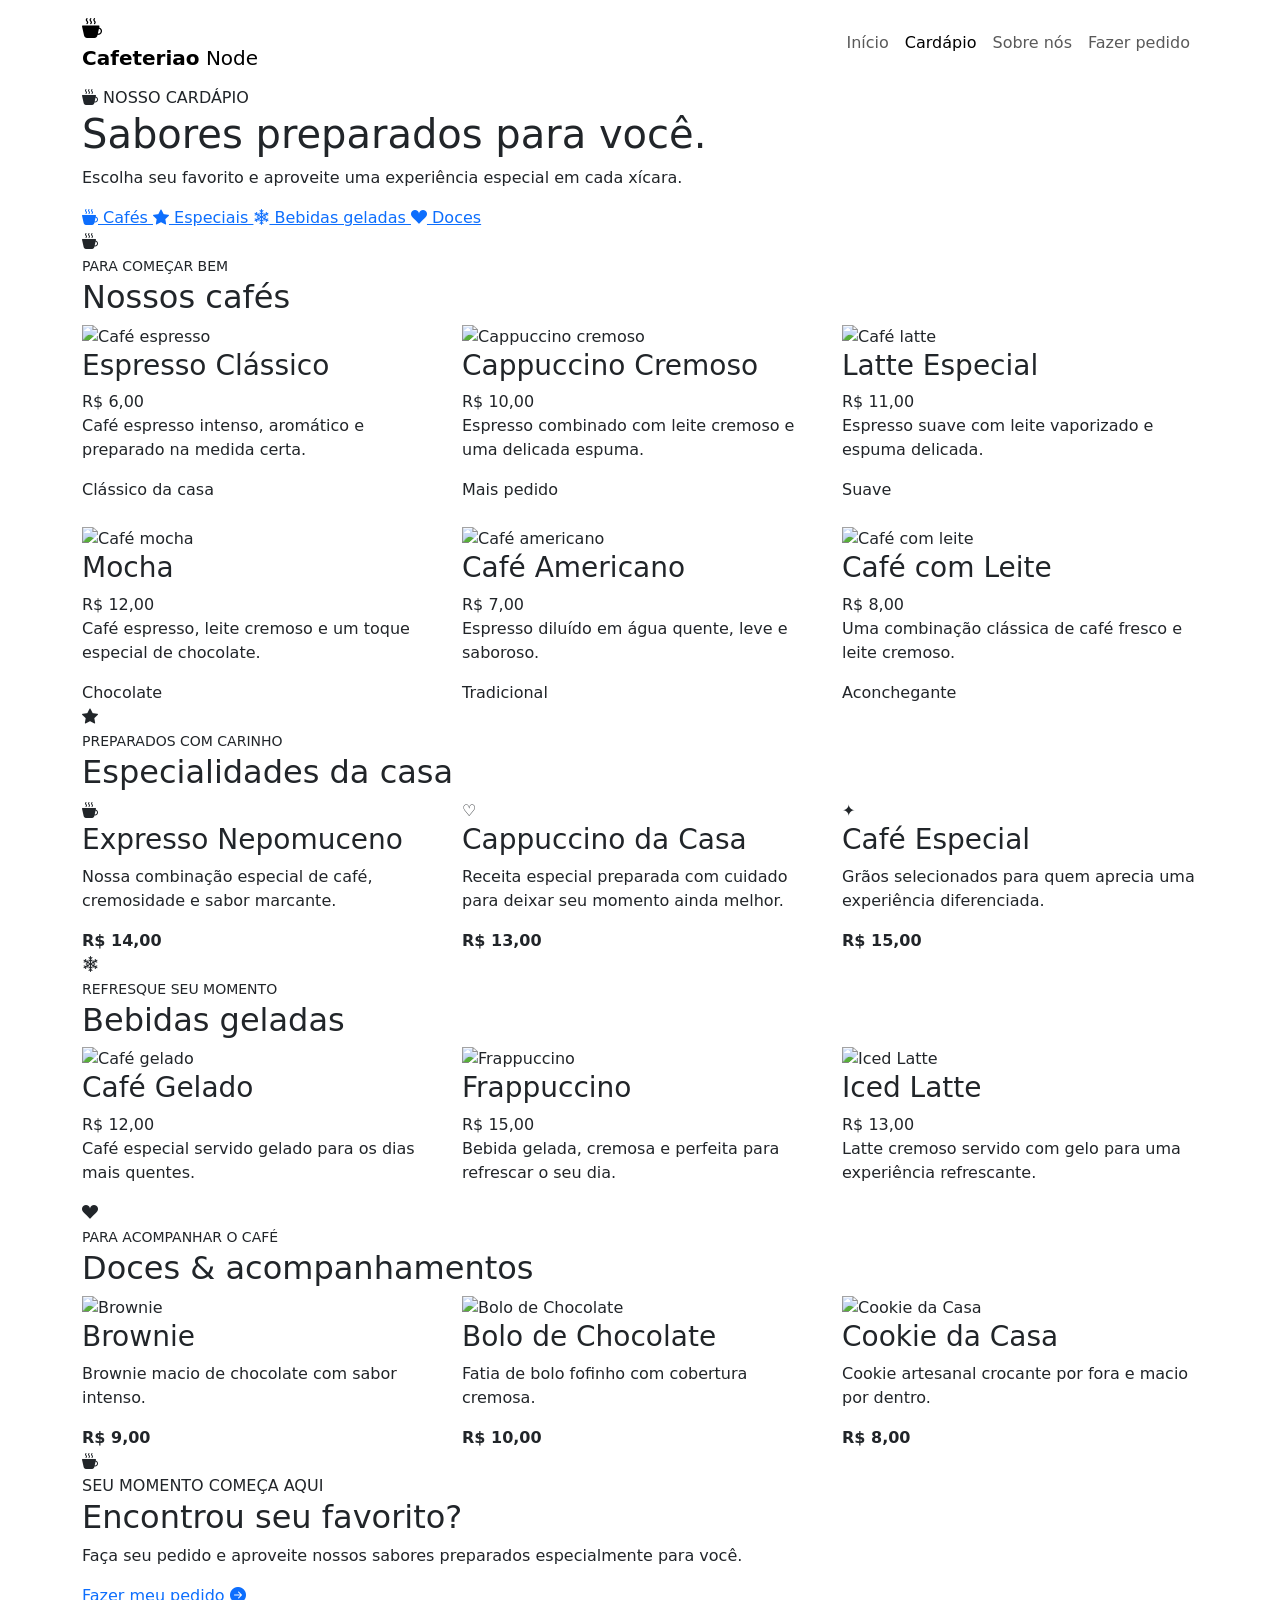
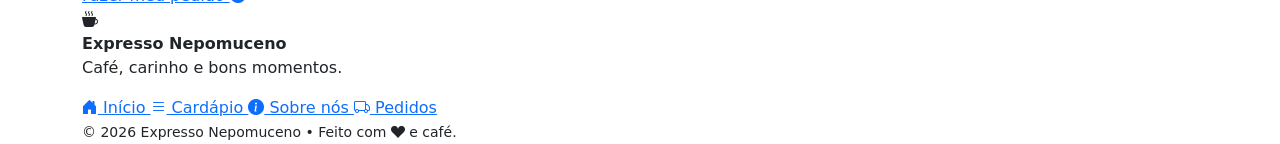
==== cafeterianode/src/main/resources/templates/cardapio.html @ 25d58902 "Add files via upload" ====
<!DOCTYPE html>
<html lang="pt-BR">

<head>
    <meta charset="UTF-8">
    <meta name="viewport" content="width=device-width, initial-scale=1.0">

    <title>Cardápio | cafeteriao node</title>

    <link href="https://cdn.jsdelivr.net/npm/bootstrap@5.3.8/dist/css/bootstrap.min.css" rel="stylesheet">

    <link rel="stylesheet" href="/src/static/css/cardapio.css">
    <link rel="stylesheet" href="https://cdn.jsdelivr.net/npm/bootstrap-icons@1.13.1/font/bootstrap-icons.min.css">
</head>

<body>

    <!-- ================= NAVBAR ================= -->

    <header class="navbar-area">

        <nav class="navbar navbar-expand-lg">

            <div class="container">

                <a class="navbar-brand" href="index.html">

                    <div class="logo"><i class="bi bi-cup-hot-fill"></i></div>

                    <div class="brand-text">
                        <strong>Cafeteriao</strong>
                        <span>Node</span>
                    </div>

                </a>

                <button class="navbar-toggler" type="button" data-bs-toggle="collapse" data-bs-target="#menuPrincipal">

                    <span class="navbar-toggler-icon"></span>

                </button>

                <div class="collapse navbar-collapse" id="menuPrincipal">

                    <ul class="navbar-nav ms-auto align-items-lg-center">

                        <li class="nav-item">
                            <a class="nav-link" href="/index.html">
                                Início
                            </a>
                        </li>

                        <li class="nav-item">
                            <a class="nav-link active" href="/templates/cardapio.html">
                                Cardápio
                            </a>
                        </li>

                        <li class="nav-item">
                            <a class="nav-link" href="/templates/sobre_nos.html">
                                Sobre nós
                            </a>
                        </li>

                        <li class="nav-item">
                            <a class="nav-link nav-destaque" href="/templates/pedidos.html">
                                Fazer pedido
                            </a>
                        </li>

                    </ul>

                </div>

            </div>

        </nav>

    </header>


    <!-- ================= CABEÇALHO ================= -->

    <main>

        <section class="cabecalho-cardapio">

            <div class="container">

                <span class="mini-title">
                    <i class="bi bi-cup-hot-fill"></i> NOSSO CARDÁPIO
                </span>

                <h1>
                    Sabores preparados
                    <span>para você.</span>
                </h1>

                <p>
                    Escolha seu favorito e aproveite uma experiência
                    especial em cada xícara.
                </p>

            </div>

        </section>


        <!-- ================= MENU DE CATEGORIAS ================= -->

        <section class="categorias">

            <div class="container">

                <div class="categoria-menu">

                    <a href="#cafes" class="categoria-active">
                        <i class="bi bi-cup-hot-fill"></i> Cafés
                    </a>

                    <a href="#especiais">
                        <i class="bi bi-star-fill"></i> Especiais
                    </a>

                    <a href="#gelados">
                        <i class="bi bi-snow2"></i> Bebidas geladas
                    </a>

                    <a href="#doces">
                        <i class="bi bi-suit-heart-fill"></i> Doces
                    </a>

                </div>

            </div>

        </section>


        <!-- ================= CAFÉS ================= -->

        <section id="cafes" class="secao-cardapio">

            <div class="container">

                <div class="titulo-secao">

                    <span><i class="bi bi-cup-hot-fill"></i></span>

                    <div>
                        <small>PARA COMEÇAR BEM</small>
                        <h2>Nossos cafés</h2>
                    </div>

                </div>


                <div class="row g-4">

                    <!-- PRODUTO 1 -->

                    <div class="col-md-6 col-lg-4">

                        <div class="produto-card">

                            <div class="produto-imagem">
                                <img src="src/main/resources/static/img/espresso.png" alt="Café espresso">
                            </div>

                            <div class="produto-conteudo">

                                <div class="produto-topo">

                                    <h3>Espresso Clássico</h3>

                                    <span class="preco">
                                        R$ 6,00
                                    </span>

                                </div>

                                <p>
                                    Café espresso intenso, aromático
                                    e preparado na medida certa.
                                </p>

                                <span class="produto-tag">
                                    Clássico da casa
                                </span>

                            </div>

                        </div>

                    </div>


                    <!-- PRODUTO 2 -->

                    <div class="col-md-6 col-lg-4">

                        <div class="produto-card destaque-card">

                            <div class="produto-imagem">
                                <img src="/static/img/cappuccino.png" alt="Cappuccino cremoso">
                            </div>

                            <div class="produto-conteudo">

                                <div class="produto-topo">

                                    <h3>Cappuccino Cremoso</h3>

                                    <span class="preco">
                                        R$ 10,00
                                    </span>

                                </div>

                                <p>
                                    Espresso combinado com leite
                                    cremoso e uma delicada espuma.
                                </p>

                                <span class="produto-tag">
                                    Mais pedido
                                </span>

                            </div>

                        </div>

                    </div>


                    <!-- PRODUTO 3 -->

                    <div class="col-md-6 col-lg-4">

                        <div class="produto-card">

                            <div class="produto-imagem">
                                <img src="/static/img/latte.png" alt="Café latte">
                            </div>

                            <div class="produto-conteudo">

                                <div class="produto-topo">

                                    <h3>Latte Especial</h3>

                                    <span class="preco">
                                        R$ 11,00
                                    </span>

                                </div>

                                <p>
                                    Espresso suave com leite vaporizado
                                    e espuma delicada.
                                </p>

                                <span class="produto-tag">
                                    Suave
                                </span>

                            </div>

                        </div>

                    </div>


                    <!-- PRODUTO 4 -->

                    <div class="col-md-6 col-lg-4">

                        <div class="produto-card">

                            <div class="produto-imagem">
                                <img src="/static/img/mocha.png" alt="Café mocha">
                            </div>

                            <div class="produto-conteudo">

                                <div class="produto-topo">

                                    <h3>Mocha</h3>

                                    <span class="preco">
                                        R$ 12,00
                                    </span>

                                </div>

                                <p>
                                    Café espresso, leite cremoso
                                    e um toque especial de chocolate.
                                </p>

                                <span class="produto-tag">
                                    Chocolate
                                </span>

                            </div>

                        </div>

                    </div>


                    <!-- PRODUTO 5 -->

                    <div class="col-md-6 col-lg-4">

                        <div class="produto-card">

                            <div class="produto-imagem">
                                <img src="/static/img/americano.png" alt="Café americano">
                            </div>

                            <div class="produto-conteudo">

                                <div class="produto-topo">

                                    <h3>Café Americano</h3>

                                    <span class="preco">
                                        R$ 7,00
                                    </span>

                                </div>

                                <p>
                                    Espresso diluído em água quente,
                                    leve e saboroso.
                                </p>

                                <span class="produto-tag">
                                    Tradicional
                                </span>

                            </div>

                        </div>

                    </div>


                    <!-- PRODUTO 6 -->

                    <div class="col-md-6 col-lg-4">

                        <div class="produto-card">

                            <div class="produto-imagem">
                                <img src="/static/img/cafe-leite.png" alt="Café com leite">
                            </div>

                            <div class="produto-conteudo">

                                <div class="produto-topo">

                                    <h3>Café com Leite</h3>

                                    <span class="preco">
                                        R$ 8,00
                                    </span>

                                </div>

                                <p>
                                    Uma combinação clássica de café
                                    fresco e leite cremoso.
                                </p>

                                <span class="produto-tag">
                                    Aconchegante
                                </span>

                            </div>

                        </div>

                    </div>

                </div>

            </div>

        </section>


        <!-- ================= ESPECIAIS ================= -->

        <section id="especiais" class="secao-cardapio secao-alternativa">

            <div class="container">

                <div class="titulo-secao">

                    <span><i class="bi bi-star-fill"></i></span>

                    <div>
                        <small>PREPARADOS COM CARINHO</small>
                        <h2>Especialidades da casa</h2>
                    </div>

                </div>


                <div class="row g-4">

                    <div class="col-md-6 col-lg-4">

                        <div class="especial-card">

                            <span class="icone-especial"><i class="bi bi-cup-hot-fill"></i></span>

                            <h3>Expresso Nepomuceno</h3>

                            <p>
                                Nossa combinação especial de café,
                                cremosidade e sabor marcante.
                            </p>

                            <strong>R$ 14,00</strong>

                        </div>

                    </div>


                    <div class="col-md-6 col-lg-4">

                        <div class="especial-card">

                            <span class="icone-especial">♡</span>

                            <h3>Cappuccino da Casa</h3>

                            <p>
                                Receita especial preparada com
                                cuidado para deixar seu momento ainda melhor.
                            </p>

                            <strong>R$ 13,00</strong>

                        </div>

                    </div>


                    <div class="col-md-6 col-lg-4">

                        <div class="especial-card">

                            <span class="icone-especial">✦</span>

                            <h3>Café Especial</h3>

                            <p>
                                Grãos selecionados para quem aprecia
                                uma experiência diferenciada.
                            </p>

                            <strong>R$ 15,00</strong>

                        </div>

                    </div>

                </div>

            </div>

        </section>


        <!-- ================= GELADOS ================= -->

        <section id="gelados" class="secao-cardapio">

            <div class="container">

                <div class="titulo-secao">

                    <span><i class="bi bi-snow2"></i></span>

                    <div>
                        <small>REFRESQUE SEU MOMENTO</small>
                        <h2>Bebidas geladas</h2>
                    </div>

                </div>


                <div class="row g-4">

                    <div class="col-md-6 col-lg-4">

                        <div class="produto-card">

                            <div class="produto-imagem">
                                <img src="/static/img/cafe-gelado.png" alt="Café gelado">
                            </div>

                            <div class="produto-conteudo">

                                <div class="produto-topo">

                                    <h3>Café Gelado</h3>

                                    <span class="preco">
                                        R$ 12,00
                                    </span>

                                </div>

                                <p>
                                    Café especial servido gelado
                                    para os dias mais quentes.
                                </p>

                            </div>

                        </div>

                    </div>


                    <div class="col-md-6 col-lg-4">

                        <div class="produto-card">

                            <div class="produto-imagem">
                                <img src="/static/img/frappuccino.png" alt="Frappuccino">
                            </div>

                            <div class="produto-conteudo">

                                <div class="produto-topo">

                                    <h3>Frappuccino</h3>

                                    <span class="preco">
                                        R$ 15,00
                                    </span>

                                </div>

                                <p>
                                    Bebida gelada, cremosa e perfeita
                                    para refrescar o seu dia.
                                </p>

                            </div>

                        </div>

                    </div>


                    <div class="col-md-6 col-lg-4">

                        <div class="produto-card">

                            <div class="produto-imagem">
                                <img src="/static/img/iced-latte.png" alt="Iced Latte">
                            </div>

                            <div class="produto-conteudo">

                                <div class="produto-topo">

                                    <h3>Iced Latte</h3>

                                    <span class="preco">
                                        R$ 13,00
                                    </span>

                                </div>

                                <p>
                                    Latte cremoso servido com gelo
                                    para uma experiência refrescante.
                                </p>

                            </div>

                        </div>

                    </div>

                </div>

            </div>

        </section>


        <!-- ================= DOCES ================= -->

        <section id="doces" class="secao-cardapio secao-alternativa">

            <div class="container">

                <div class="titulo-secao">

                    <span><i class="bi bi-suit-heart-fill"></i></span>

                    <div>
                        <small>PARA ACOMPANHAR O CAFÉ</small>
                        <h2>Doces & acompanhamentos</h2>
                    </div>

                </div>


                <div class="row g-4">

                    <div class="col-md-6 col-lg-4">

                        <div class="doce-card">

                            <div class="produto-imagem">
                                <img src="/static/img/brownie.png" alt="Brownie">
                            </div>

                            <h3>Brownie</h3>

                            <p>
                                Brownie macio de chocolate
                                com sabor intenso.
                            </p>

                            <strong>R$ 9,00</strong>

                        </div>

                    </div>


                    <div class="col-md-6 col-lg-4">

                        <div class="doce-card">

                            <div class="produto-imagem">
                                <img src="/static/img/bolo.png" alt="Bolo de Chocolate">
                            </div>

                            <h3>Bolo de Chocolate</h3>

                            <p>
                                Fatia de bolo fofinho com
                                cobertura cremosa.
                            </p>

                            <strong>R$ 10,00</strong>

                        </div>

                    </div>


                    <div class="col-md-6 col-lg-4">

                        <div class="doce-card">

                            <div class="produto-imagem">
                                <img src="/static/img/cookie.png" alt="Cookie da Casa">
                            </div>

                            <h3>Cookie da Casa</h3>

                            <p>
                                Cookie artesanal crocante por fora
                                e macio por dentro.
                            </p>

                            <strong>R$ 8,00</strong>

                        </div>

                    </div>

                </div>

            </div>

        </section>


        <!-- ================= PEDIDO ================= -->

        <section id="pedido" class="pedido">

            <div class="container">

                <div class="pedido-box">

                    <div class="pedido-icone">
                        <i class="bi bi-cup-hot-fill"></i>
                    </div>

                    <span>
                        SEU MOMENTO COMEÇA AQUI
                    </span>

                    <h2>
                        Encontrou seu favorito?
                    </h2>

                    <p>
                        Faça seu pedido e aproveite nossos sabores
                        preparados especialmente para você.
                    </p>

                    <a href="/templates/pedidos.html" class="btn-pedido">
                        Fazer meu pedido
                        <span><i class="bi bi-arrow-right-circle-fill"></i></span>
                    </a>

                </div>

            </div>

        </section>

    </main>


    <!-- =====================================================
     FOOTER
====================================================== -->

    <footer>

        <div class="container">

            <div class="footer-top">


                <div class="footer-brand">

                    <div class="logo">

                        <i class="bi bi-cup-hot-fill"></i>

                    </div>

                    <div>

                        <strong>
                            Expresso Nepomuceno
                        </strong>

                        <p>
                            Café, carinho e bons momentos.
                        </p>

                    </div>

                </div>


                <div class="footer-links">

                    <a href="/index.html">
                        <i class="bi bi-house-door-fill"></i> Início
                    </a>

                    <a href="/templates/cardapio.html">
                        <i class="bi bi-list"></i> Cardápio
                    </a>

                    <a href="/templates/sobre_nos.html">
                        <i class="bi bi-info-circle-fill"></i> Sobre nós
                    </a>

                    <a href="/templates/pedidos.html">
                        <i class="bi bi-truck"></i> Pedidos
                    </a>

                </div>

            </div>


            <div class="footer-bottom">

                <small>
                    © 2026 Expresso Nepomuceno
                    • Feito com <i class="bi bi-suit-heart-fill"></i> e café.
                </small>

            </div>

        </div>

    </footer>


    <script src="https://cdn.jsdelivr.net/npm/bootstrap@5.3.8/dist/js/bootstrap.bundle.min.js">
    </script>

</body>

</html>
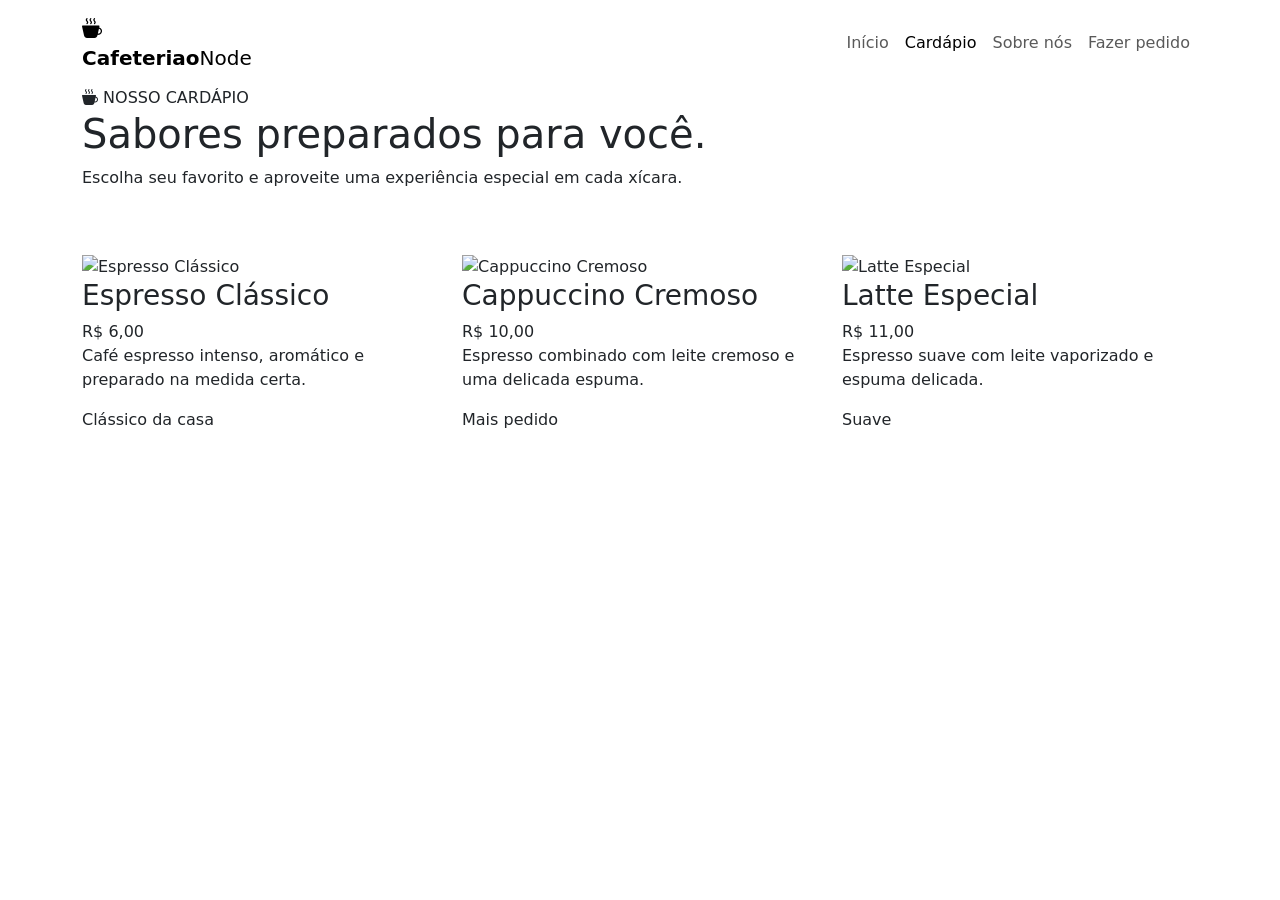
==== commit 863738b4: "Corrige os caminhos de CSS e imagens no cardapio.html" ====
--- a/cafeterianode/src/main/resources/templates/cardapio.html
+++ b/cafeterianode/src/main/resources/templates/cardapio.html
@@ -1,809 +1,92 @@
-<!DOCTYPE html>
-<html lang="pt-BR">
-
-<head>
-    <meta charset="UTF-8">
-    <meta name="viewport" content="width=device-width, initial-scale=1.0">
-
-    <title>Cardápio | cafeteriao node</title>
-
-    <link href="https://cdn.jsdelivr.net/npm/bootstrap@5.3.8/dist/css/bootstrap.min.css" rel="stylesheet">
-
-    <link rel="stylesheet" href="/src/static/css/cardapio.css">
-    <link rel="stylesheet" href="https://cdn.jsdelivr.net/npm/bootstrap-icons@1.13.1/font/bootstrap-icons.min.css">
-</head>
-
-<body>
-
-    <!-- ================= NAVBAR ================= -->
-
-    <header class="navbar-area">
-
-        <nav class="navbar navbar-expand-lg">
-
-            <div class="container">
-
-                <a class="navbar-brand" href="index.html">
-
-                    <div class="logo"><i class="bi bi-cup-hot-fill"></i></div>
-
-                    <div class="brand-text">
-                        <strong>Cafeteriao</strong>
-                        <span>Node</span>
-                    </div>
-
-                </a>
-
-                <button class="navbar-toggler" type="button" data-bs-toggle="collapse" data-bs-target="#menuPrincipal">
-
-                    <span class="navbar-toggler-icon"></span>
-
-                </button>
-
-                <div class="collapse navbar-collapse" id="menuPrincipal">
-
-                    <ul class="navbar-nav ms-auto align-items-lg-center">
-
-                        <li class="nav-item">
-                            <a class="nav-link" href="/index.html">
-                                Início
-                            </a>
-                        </li>
-
-                        <li class="nav-item">
-                            <a class="nav-link active" href="/templates/cardapio.html">
-                                Cardápio
-                            </a>
-                        </li>
-
-                        <li class="nav-item">
-                            <a class="nav-link" href="/templates/sobre_nos.html">
-                                Sobre nós
-                            </a>
-                        </li>
-
-                        <li class="nav-item">
-                            <a class="nav-link nav-destaque" href="/templates/pedidos.html">
-                                Fazer pedido
-                            </a>
-                        </li>
-
-                    </ul>
-
-                </div>
-
-            </div>
-
-        </nav>
-
-    </header>
-
-
-    <!-- ================= CABEÇALHO ================= -->
-
-    <main>
-
-        <section class="cabecalho-cardapio">
-
-            <div class="container">
-
-                <span class="mini-title">
-                    <i class="bi bi-cup-hot-fill"></i> NOSSO CARDÁPIO
-                </span>
-
-                <h1>
-                    Sabores preparados
-                    <span>para você.</span>
-                </h1>
-
-                <p>
-                    Escolha seu favorito e aproveite uma experiência
-                    especial em cada xícara.
-                </p>
-
-            </div>
-
-        </section>
-
-
-        <!-- ================= MENU DE CATEGORIAS ================= -->
-
-        <section class="categorias">
-
-            <div class="container">
-
-                <div class="categoria-menu">
-
-                    <a href="#cafes" class="categoria-active">
-                        <i class="bi bi-cup-hot-fill"></i> Cafés
-                    </a>
-
-                    <a href="#especiais">
-                        <i class="bi bi-star-fill"></i> Especiais
-                    </a>
-
-                    <a href="#gelados">
-                        <i class="bi bi-snow2"></i> Bebidas geladas
-                    </a>
-
-                    <a href="#doces">
-                        <i class="bi bi-suit-heart-fill"></i> Doces
-                    </a>
-
-                </div>
-
-            </div>
-
-        </section>
-
-
-        <!-- ================= CAFÉS ================= -->
-
-        <section id="cafes" class="secao-cardapio">
-
-            <div class="container">
-
-                <div class="titulo-secao">
-
-                    <span><i class="bi bi-cup-hot-fill"></i></span>
-
-                    <div>
-                        <small>PARA COMEÇAR BEM</small>
-                        <h2>Nossos cafés</h2>
-                    </div>
-
-                </div>
-
-
-                <div class="row g-4">
-
-                    <!-- PRODUTO 1 -->
-
-                    <div class="col-md-6 col-lg-4">
-
-                        <div class="produto-card">
-
-                            <div class="produto-imagem">
-                                <img src="src/main/resources/static/img/espresso.png" alt="Café espresso">
-                            </div>
-
-                            <div class="produto-conteudo">
-
-                                <div class="produto-topo">
-
-                                    <h3>Espresso Clássico</h3>
-
-                                    <span class="preco">
-                                        R$ 6,00
-                                    </span>
-
-                                </div>
-
-                                <p>
-                                    Café espresso intenso, aromático
-                                    e preparado na medida certa.
-                                </p>
-
-                                <span class="produto-tag">
-                                    Clássico da casa
-                                </span>
-
-                            </div>
-
-                        </div>
-
-                    </div>
-
-
-                    <!-- PRODUTO 2 -->
-
-                    <div class="col-md-6 col-lg-4">
-
-                        <div class="produto-card destaque-card">
-
-                            <div class="produto-imagem">
-                                <img src="/static/img/cappuccino.png" alt="Cappuccino cremoso">
-                            </div>
-
-                            <div class="produto-conteudo">
-
-                                <div class="produto-topo">
-
-                                    <h3>Cappuccino Cremoso</h3>
-
-                                    <span class="preco">
-                                        R$ 10,00
-                                    </span>
-
-                                </div>
-
-                                <p>
-                                    Espresso combinado com leite
-                                    cremoso e uma delicada espuma.
-                                </p>
-
-                                <span class="produto-tag">
-                                    Mais pedido
-                                </span>
-
-                            </div>
-
-                        </div>
-
-                    </div>
-
-
-                    <!-- PRODUTO 3 -->
-
-                    <div class="col-md-6 col-lg-4">
-
-                        <div class="produto-card">
-
-                            <div class="produto-imagem">
-                                <img src="/static/img/latte.png" alt="Café latte">
-                            </div>
-
-                            <div class="produto-conteudo">
-
-                                <div class="produto-topo">
-
-                                    <h3>Latte Especial</h3>
-
-                                    <span class="preco">
-                                        R$ 11,00
-                                    </span>
-
-                                </div>
-
-                                <p>
-                                    Espresso suave com leite vaporizado
-                                    e espuma delicada.
-                                </p>
-
-                                <span class="produto-tag">
-                                    Suave
-                                </span>
-
-                            </div>
-
-                        </div>
-
-                    </div>
-
-
-                    <!-- PRODUTO 4 -->
-
-                    <div class="col-md-6 col-lg-4">
-
-                        <div class="produto-card">
-
-                            <div class="produto-imagem">
-                                <img src="/static/img/mocha.png" alt="Café mocha">
-                            </div>
-
-                            <div class="produto-conteudo">
-
-                                <div class="produto-topo">
-
-                                    <h3>Mocha</h3>
-
-                                    <span class="preco">
-                                        R$ 12,00
-                                    </span>
-
-                                </div>
-
-                                <p>
-                                    Café espresso, leite cremoso
-                                    e um toque especial de chocolate.
-                                </p>
-
-                                <span class="produto-tag">
-                                    Chocolate
-                                </span>
-
-                            </div>
-
-                        </div>
-
-                    </div>
-
-
-                    <!-- PRODUTO 5 -->
-
-                    <div class="col-md-6 col-lg-4">
-
-                        <div class="produto-card">
-
-                            <div class="produto-imagem">
-                                <img src="/static/img/americano.png" alt="Café americano">
-                            </div>
-
-                            <div class="produto-conteudo">
-
-                                <div class="produto-topo">
-
-                                    <h3>Café Americano</h3>
-
-                                    <span class="preco">
-                                        R$ 7,00
-                                    </span>
-
-                                </div>
-
-                                <p>
-                                    Espresso diluído em água quente,
-                                    leve e saboroso.
-                                </p>
-
-                                <span class="produto-tag">
-                                    Tradicional
-                                </span>
-
-                            </div>
-
-                        </div>
-
-                    </div>
-
-
-                    <!-- PRODUTO 6 -->
-
-                    <div class="col-md-6 col-lg-4">
-
-                        <div class="produto-card">
-
-                            <div class="produto-imagem">
-                                <img src="/static/img/cafe-leite.png" alt="Café com leite">
-                            </div>
-
-                            <div class="produto-conteudo">
-
-                                <div class="produto-topo">
-
-                                    <h3>Café com Leite</h3>
-
-                                    <span class="preco">
-                                        R$ 8,00
-                                    </span>
-
-                                </div>
-
-                                <p>
-                                    Uma combinação clássica de café
-                                    fresco e leite cremoso.
-                                </p>
-
-                                <span class="produto-tag">
-                                    Aconchegante
-                                </span>
-
-                            </div>
-
-                        </div>
-
-                    </div>
-
-                </div>
-
-            </div>
-
-        </section>
-
-
-        <!-- ================= ESPECIAIS ================= -->
-
-        <section id="especiais" class="secao-cardapio secao-alternativa">
-
-            <div class="container">
-
-                <div class="titulo-secao">
-
-                    <span><i class="bi bi-star-fill"></i></span>
-
-                    <div>
-                        <small>PREPARADOS COM CARINHO</small>
-                        <h2>Especialidades da casa</h2>
-                    </div>
-
-                </div>
-
-
-                <div class="row g-4">
-
-                    <div class="col-md-6 col-lg-4">
-
-                        <div class="especial-card">
-
-                            <span class="icone-especial"><i class="bi bi-cup-hot-fill"></i></span>
-
-                            <h3>Expresso Nepomuceno</h3>
-
-                            <p>
-                                Nossa combinação especial de café,
-                                cremosidade e sabor marcante.
-                            </p>
-
-                            <strong>R$ 14,00</strong>
-
-                        </div>
-
-                    </div>
-
-
-                    <div class="col-md-6 col-lg-4">
-
-                        <div class="especial-card">
-
-                            <span class="icone-especial">♡</span>
-
-                            <h3>Cappuccino da Casa</h3>
-
-                            <p>
-                                Receita especial preparada com
-                                cuidado para deixar seu momento ainda melhor.
-                            </p>
-
-                            <strong>R$ 13,00</strong>
-
-                        </div>
-
-                    </div>
-
-
-                    <div class="col-md-6 col-lg-4">
-
-                        <div class="especial-card">
-
-                            <span class="icone-especial">✦</span>
-
-                            <h3>Café Especial</h3>
-
-                            <p>
-                                Grãos selecionados para quem aprecia
-                                uma experiência diferenciada.
-                            </p>
-
-                            <strong>R$ 15,00</strong>
-
-                        </div>
-
-                    </div>
-
-                </div>
-
-            </div>
-
-        </section>
-
-
-        <!-- ================= GELADOS ================= -->
-
-        <section id="gelados" class="secao-cardapio">
-
-            <div class="container">
-
-                <div class="titulo-secao">
-
-                    <span><i class="bi bi-snow2"></i></span>
-
-                    <div>
-                        <small>REFRESQUE SEU MOMENTO</small>
-                        <h2>Bebidas geladas</h2>
-                    </div>
-
-                </div>
-
-
-                <div class="row g-4">
-
-                    <div class="col-md-6 col-lg-4">
-
-                        <div class="produto-card">
-
-                            <div class="produto-imagem">
-                                <img src="/static/img/cafe-gelado.png" alt="Café gelado">
-                            </div>
-
-                            <div class="produto-conteudo">
-
-                                <div class="produto-topo">
-
-                                    <h3>Café Gelado</h3>
-
-                                    <span class="preco">
-                                        R$ 12,00
-                                    </span>
-
-                                </div>
-
-                                <p>
-                                    Café especial servido gelado
-                                    para os dias mais quentes.
-                                </p>
-
-                            </div>
-
-                        </div>
-
-                    </div>
-
-
-                    <div class="col-md-6 col-lg-4">
-
-                        <div class="produto-card">
-
-                            <div class="produto-imagem">
-                                <img src="/static/img/frappuccino.png" alt="Frappuccino">
-                            </div>
-
-                            <div class="produto-conteudo">
-
-                                <div class="produto-topo">
-
-                                    <h3>Frappuccino</h3>
-
-                                    <span class="preco">
-                                        R$ 15,00
-                                    </span>
-
-                                </div>
-
-                                <p>
-                                    Bebida gelada, cremosa e perfeita
-                                    para refrescar o seu dia.
-                                </p>
-
-                            </div>
-
-                        </div>
-
-                    </div>
-
-
-                    <div class="col-md-6 col-lg-4">
-
-                        <div class="produto-card">
-
-                            <div class="produto-imagem">
-                                <img src="/static/img/iced-latte.png" alt="Iced Latte">
-                            </div>
-
-                            <div class="produto-conteudo">
-
-                                <div class="produto-topo">
-
-                                    <h3>Iced Latte</h3>
-
-                                    <span class="preco">
-                                        R$ 13,00
-                                    </span>
-
-                                </div>
-
-                                <p>
-                                    Latte cremoso servido com gelo
-                                    para uma experiência refrescante.
-                                </p>
-
-                            </div>
-
-                        </div>
-
-                    </div>
-
-                </div>
-
-            </div>
-
-        </section>
-
-
-        <!-- ================= DOCES ================= -->
-
-        <section id="doces" class="secao-cardapio secao-alternativa">
-
-            <div class="container">
-
-                <div class="titulo-secao">
-
-                    <span><i class="bi bi-suit-heart-fill"></i></span>
-
-                    <div>
-                        <small>PARA ACOMPANHAR O CAFÉ</small>
-                        <h2>Doces & acompanhamentos</h2>
-                    </div>
-
-                </div>
-
-
-                <div class="row g-4">
-
-                    <div class="col-md-6 col-lg-4">
-
-                        <div class="doce-card">
-
-                            <div class="produto-imagem">
-                                <img src="/static/img/brownie.png" alt="Brownie">
-                            </div>
-
-                            <h3>Brownie</h3>
-
-                            <p>
-                                Brownie macio de chocolate
-                                com sabor intenso.
-                            </p>
-
-                            <strong>R$ 9,00</strong>
-
-                        </div>
-
-                    </div>
-
-
-                    <div class="col-md-6 col-lg-4">
-
-                        <div class="doce-card">
-
-                            <div class="produto-imagem">
-                                <img src="/static/img/bolo.png" alt="Bolo de Chocolate">
-                            </div>
-
-                            <h3>Bolo de Chocolate</h3>
-
-                            <p>
-                                Fatia de bolo fofinho com
-                                cobertura cremosa.
-                            </p>
-
-                            <strong>R$ 10,00</strong>
-
-                        </div>
-
-                    </div>
-
-
-                    <div class="col-md-6 col-lg-4">
-
-                        <div class="doce-card">
-
-                            <div class="produto-imagem">
-                                <img src="/static/img/cookie.png" alt="Cookie da Casa">
-                            </div>
-
-                            <h3>Cookie da Casa</h3>
-
-                            <p>
-                                Cookie artesanal crocante por fora
-                                e macio por dentro.
-                            </p>
-
-                            <strong>R$ 8,00</strong>
-
-                        </div>
-
-                    </div>
-
-                </div>
-
-            </div>
-
-        </section>
-
-
-        <!-- ================= PEDIDO ================= -->
-
-        <section id="pedido" class="pedido">
-
-            <div class="container">
-
-                <div class="pedido-box">
-
-                    <div class="pedido-icone">
-                        <i class="bi bi-cup-hot-fill"></i>
-                    </div>
-
-                    <span>
-                        SEU MOMENTO COMEÇA AQUI
-                    </span>
-
-                    <h2>
-                        Encontrou seu favorito?
-                    </h2>
-
-                    <p>
-                        Faça seu pedido e aproveite nossos sabores
-                        preparados especialmente para você.
-                    </p>
-
-                    <a href="/templates/pedidos.html" class="btn-pedido">
-                        Fazer meu pedido
-                        <span><i class="bi bi-arrow-right-circle-fill"></i></span>
-                    </a>
-
-                </div>
-
-            </div>
-
-        </section>
-
-    </main>
-
-
-    <!-- =====================================================
-     FOOTER
-====================================================== -->
-
-    <footer>
-
-        <div class="container">
-
-            <div class="footer-top">
-
-
-                <div class="footer-brand">
-
-                    <div class="logo">
-
-                        <i class="bi bi-cup-hot-fill"></i>
-
-                    </div>
-
-                    <div>
-
-                        <strong>
-                            Expresso Nepomuceno
-                        </strong>
-
-                        <p>
-                            Café, carinho e bons momentos.
-                        </p>
-
-                    </div>
-
-                </div>
-
-
-                <div class="footer-links">
-
-                    <a href="/index.html">
-                        <i class="bi bi-house-door-fill"></i> Início
-                    </a>
-
-                    <a href="/templates/cardapio.html">
-                        <i class="bi bi-list"></i> Cardápio
-                    </a>
-
-                    <a href="/templates/sobre_nos.html">
-                        <i class="bi bi-info-circle-fill"></i> Sobre nós
-                    </a>
-
-                    <a href="/templates/pedidos.html">
-                        <i class="bi bi-truck"></i> Pedidos
-                    </a>
-
-                </div>
-
-            </div>
-
-
-            <div class="footer-bottom">
-
-                <small>
-                    © 2026 Expresso Nepomuceno
-                    • Feito com <i class="bi bi-suit-heart-fill"></i> e café.
-                </small>
-
-            </div>
-
-        </div>
-
-    </footer>
-
-
-    <script src="https://cdn.jsdelivr.net/npm/bootstrap@5.3.8/dist/js/bootstrap.bundle.min.js">
-    </script>
-
-</body>
-
-</html>+<!DOCTYPE html>
+<html lang="pt-BR">
+<head>
+  <meta charset="UTF-8" />
+  <meta name="viewport" content="width=device-width, initial-scale=1.0" />
+  <title>Cardápio | Cafeteriao Node</title>
+  <link href="https://cdn.jsdelivr.net/npm/bootstrap@5.3.8/dist/css/bootstrap.min.css" rel="stylesheet" />
+  <link rel="stylesheet" href="/static/css/cardapio.css" />
+  <link rel="stylesheet" href="https://cdn.jsdelivr.net/npm/bootstrap-icons@1.13.1/font/bootstrap-icons.min.css" />
+</head>
+<body>
+  <header class="navbar-area">
+    <nav class="navbar navbar-expand-lg">
+      <div class="container">
+        <a class="navbar-brand" href="/index.html">
+          <div class="logo"><i class="bi bi-cup-hot-fill"></i></div>
+          <div class="brand-text"><strong>Cafeteriao</strong><span>Node</span></div>
+        </a>
+        <button class="navbar-toggler" type="button" data-bs-toggle="collapse" data-bs-target="#menuPrincipal">
+          <span class="navbar-toggler-icon"></span>
+        </button>
+        <div class="collapse navbar-collapse" id="menuPrincipal">
+          <ul class="navbar-nav ms-auto align-items-lg-center">
+            <li class="nav-item"><a class="nav-link" href="/index.html">Início</a></li>
+            <li class="nav-item"><a class="nav-link active" href="/templates/cardapio.html">Cardápio</a></li>
+            <li class="nav-item"><a class="nav-link" href="/templates/sobre_nos.html">Sobre nós</a></li>
+            <li class="nav-item"><a class="nav-link nav-destaque" href="/templates/pedidos.html">Fazer pedido</a></li>
+          </ul>
+        </div>
+      </div>
+    </nav>
+  </header>
+
+  <main>
+    <section class="cabecalho-cardapio">
+      <div class="container">
+        <span class="mini-title"><i class="bi bi-cup-hot-fill"></i> NOSSO CARDÁPIO</span>
+        <h1>Sabores preparados <span>para você.</span></h1>
+        <p>Escolha seu favorito e aproveite uma experiência especial em cada xícara.</p>
+      </div>
+    </section>
+
+    <section class="container py-5">
+      <div class="row g-4">
+        <div class="col-md-6 col-lg-4">
+          <div class="produto-card">
+            <div class="produto-imagem"><img src="/static/img/espresso.png" alt="Espresso Clássico" /></div>
+            <div class="produto-conteudo">
+              <div class="produto-topo">
+                <h3>Espresso Clássico</h3>
+                <span class="preco">R$ 6,00</span>
+              </div>
+              <p>Café espresso intenso, aromático e preparado na medida certa.</p>
+              <span class="produto-tag">Clássico da casa</span>
+            </div>
+          </div>
+        </div>
+
+        <div class="col-md-6 col-lg-4">
+          <div class="produto-card destaque-card">
+            <div class="produto-imagem"><img src="/static/img/cappuccino.png" alt="Cappuccino Cremoso" /></div>
+            <div class="produto-conteudo">
+              <div class="produto-topo">
+                <h3>Cappuccino Cremoso</h3>
+                <span class="preco">R$ 10,00</span>
+              </div>
+              <p>Espresso combinado com leite cremoso e uma delicada espuma.</p>
+              <span class="produto-tag">Mais pedido</span>
+            </div>
+          </div>
+        </div>
+
+        <div class="col-md-6 col-lg-4">
+          <div class="produto-card">
+            <div class="produto-imagem"><img src="/static/img/latte.png" alt="Latte Especial" /></div>
+            <div class="produto-conteudo">
+              <div class="produto-topo">
+                <h3>Latte Especial</h3>
+                <span class="preco">R$ 11,00</span>
+              </div>
+              <p>Espresso suave com leite vaporizado e espuma delicada.</p>
+              <span class="produto-tag">Suave</span>
+            </div>
+          </div>
+        </div>
+      </div>
+    </section>
+  </main>
+
+  <script src="https://cdn.jsdelivr.net/npm/bootstrap@5.3.8/dist/js/bootstrap.bundle.min.js"></script>
+</body>
+</html>
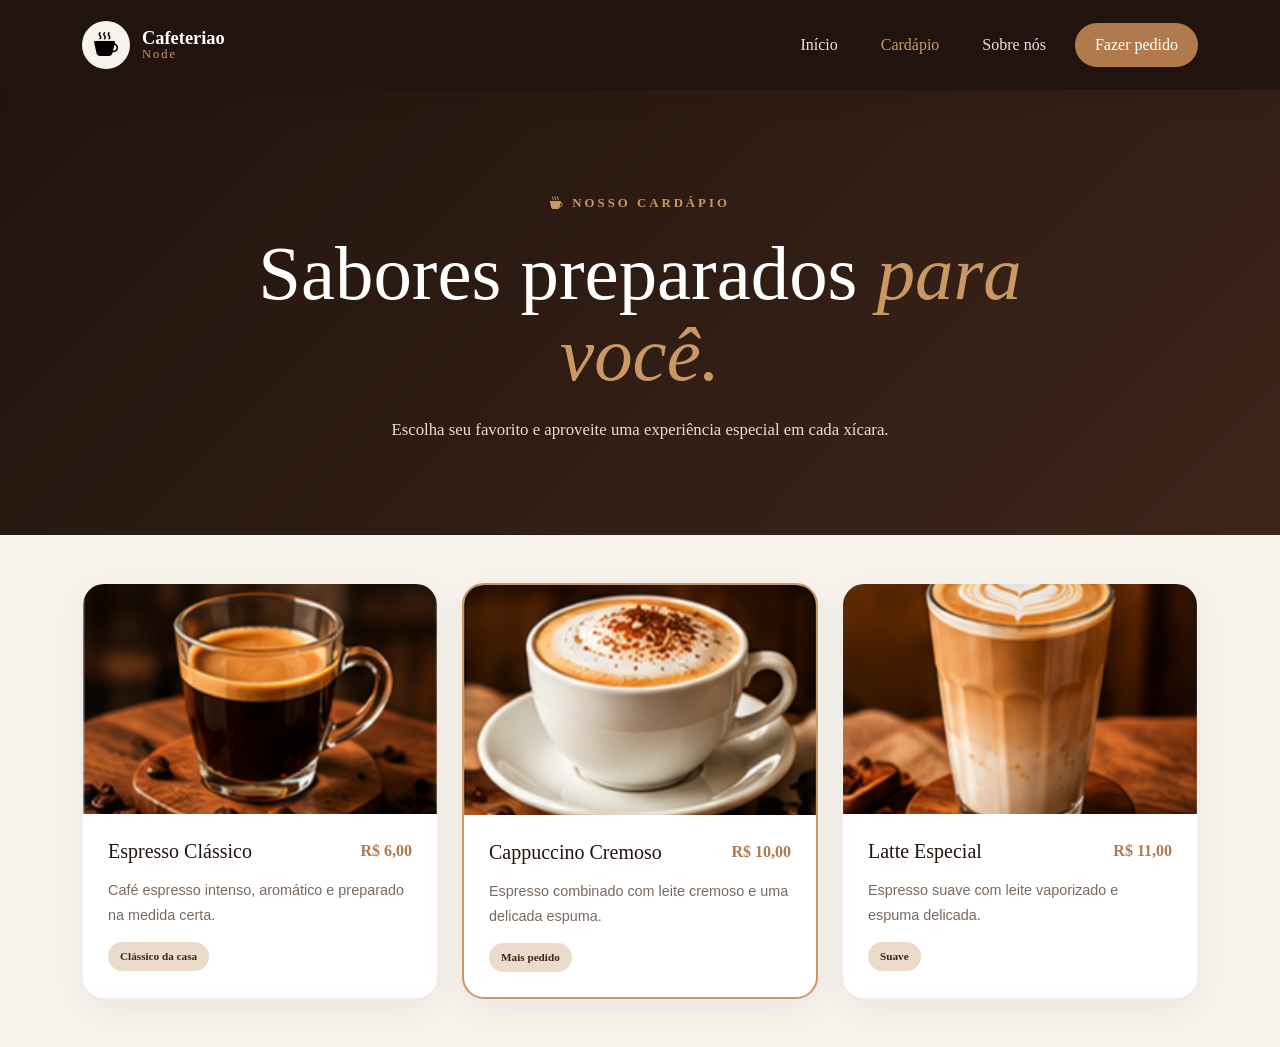
==== commit d264af11: "Att" ====
--- a/cafeterianode/src/main/resources/templates/cardapio.html
+++ b/cafeterianode/src/main/resources/templates/cardapio.html
@@ -1,13 +1,15 @@
 <!DOCTYPE html>
 <html lang="pt-BR">
+
 <head>
   <meta charset="UTF-8" />
   <meta name="viewport" content="width=device-width, initial-scale=1.0" />
   <title>Cardápio | Cafeteriao Node</title>
   <link href="https://cdn.jsdelivr.net/npm/bootstrap@5.3.8/dist/css/bootstrap.min.css" rel="stylesheet" />
-  <link rel="stylesheet" href="/static/css/cardapio.css" />
+  <link rel="stylesheet" href="../static/css/cardapio.css">
   <link rel="stylesheet" href="https://cdn.jsdelivr.net/npm/bootstrap-icons@1.13.1/font/bootstrap-icons.min.css" />
 </head>
+
 <body>
   <header class="navbar-area">
     <nav class="navbar navbar-expand-lg">
@@ -21,10 +23,10 @@
         </button>
         <div class="collapse navbar-collapse" id="menuPrincipal">
           <ul class="navbar-nav ms-auto align-items-lg-center">
-            <li class="nav-item"><a class="nav-link" href="/index.html">Início</a></li>
-            <li class="nav-item"><a class="nav-link active" href="/templates/cardapio.html">Cardápio</a></li>
-            <li class="nav-item"><a class="nav-link" href="/templates/sobre_nos.html">Sobre nós</a></li>
-            <li class="nav-item"><a class="nav-link nav-destaque" href="/templates/pedidos.html">Fazer pedido</a></li>
+            <li class="nav-item"><a class="nav-link" href="index.html">Início</a></li>
+            <li class="nav-item"><a class="nav-link active" href="cardapio.html">Cardápio</a></li>
+            <li class="nav-item"><a class="nav-link" href="sobre_nos.html">Sobre nós</a></li>
+            <li class="nav-item"><a class="nav-link nav-destaque" href="pedidos.html">Fazer pedido</a></li>
           </ul>
         </div>
       </div>
@@ -44,7 +46,7 @@
       <div class="row g-4">
         <div class="col-md-6 col-lg-4">
           <div class="produto-card">
-            <div class="produto-imagem"><img src="/static/img/espresso.png" alt="Espresso Clássico" /></div>
+            <div class="produto-imagem"><img src="../static/img/espresso.png" alt="Espresso Clássico" /></div>
             <div class="produto-conteudo">
               <div class="produto-topo">
                 <h3>Espresso Clássico</h3>
@@ -58,7 +60,7 @@
 
         <div class="col-md-6 col-lg-4">
           <div class="produto-card destaque-card">
-            <div class="produto-imagem"><img src="/static/img/cappuccino.png" alt="Cappuccino Cremoso" /></div>
+            <div class="produto-imagem"><img src="../static/img/cappuccino.png" alt="Cappuccino Cremoso" /></div>
             <div class="produto-conteudo">
               <div class="produto-topo">
                 <h3>Cappuccino Cremoso</h3>
@@ -72,7 +74,7 @@
 
         <div class="col-md-6 col-lg-4">
           <div class="produto-card">
-            <div class="produto-imagem"><img src="/static/img/latte.png" alt="Latte Especial" /></div>
+            <div class="produto-imagem"><img src="../static/img/latte.png" alt="Latte Especial" /></div>
             <div class="produto-conteudo">
               <div class="produto-topo">
                 <h3>Latte Especial</h3>
@@ -89,4 +91,5 @@
 
   <script src="https://cdn.jsdelivr.net/npm/bootstrap@5.3.8/dist/js/bootstrap.bundle.min.js"></script>
 </body>
-</html>
+
+</html>
--- a/cafeterianode/src/main/resources/static/css/cardapio.css
+++ b/cafeterianode/src/main/resources/static/css/cardapio.css
@@ -0,0 +1,1041 @@
+/* ================================
+   CONFIGURAÇÕES GERAIS
+================================ */
+
+:root {
+
+    --marrom-escuro: #21140e;
+    --marrom: #3d2519;
+    --marrom-medio: #62402d;
+
+    --caramelo: #b17a4d;
+    --dourado: #c99864;
+
+    --creme: #f8f3ed;
+    --bege: #eadbca;
+    --bege-claro: #fdfaf6;
+
+    --branco: #ffffff;
+
+    --texto: #34251d;
+    --texto-claro: #796a60;
+
+}
+
+
+* {
+    margin: 0;
+    padding: 0;
+    box-sizing: border-box;
+}
+
+
+html {
+    scroll-behavior: smooth;
+}
+
+
+body {
+
+    background-color: var(--creme);
+
+    color: var(--texto);
+
+    font-family:
+        Georgia,
+        "Times New Roman",
+        serif;
+
+}
+
+
+/* =====================================
+   NAVBAR
+===================================== */
+
+.navbar-area {
+
+    background-color: var(--marrom-escuro);
+
+    position: sticky;
+
+    top: 0;
+
+    z-index: 1000;
+
+    box-shadow:
+        0 5px 25px rgba(33, 20, 14, 0.18);
+
+}
+
+
+.navbar {
+
+    min-height: 90px;
+
+}
+
+
+.navbar-brand {
+
+    display: flex;
+
+    align-items: center;
+
+    gap: 12px;
+
+    text-decoration: none;
+
+}
+
+
+.logo {
+
+    width: 48px;
+
+    height: 48px;
+
+    border-radius: 50%;
+
+    background-color: var(--creme);
+
+    display: flex;
+
+    align-items: center;
+
+    justify-content: center;
+
+    font-size: 24px;
+
+}
+
+
+.brand-text {
+
+    display: flex;
+
+    flex-direction: column;
+
+    line-height: 1.1;
+
+}
+
+
+.brand-text strong {
+
+    color: var(--branco);
+
+    font-size: 1.15rem;
+
+}
+
+
+.brand-text span {
+
+    color: var(--dourado);
+
+    font-size: 0.78rem;
+
+    letter-spacing: 2px;
+
+}
+
+
+.nav-link {
+
+    color: #eee3da !important;
+
+    margin-left: 15px;
+
+    padding: 10px 14px !important;
+
+    transition: 0.3s;
+
+}
+
+
+.nav-link:hover,
+.nav-link.active {
+
+    color: var(--dourado) !important;
+
+}
+
+
+.nav-destaque {
+
+    background-color: var(--caramelo);
+
+    color: white !important;
+
+    border-radius: 30px;
+
+    padding: 10px 20px !important;
+
+}
+
+
+.nav-destaque:hover {
+
+    background-color: var(--dourado);
+
+    color: var(--marrom-escuro) !important;
+
+}
+
+
+/* ================================
+   CABEÇALHO DO CARDÁPIO
+================================ */
+
+.cabecalho-cardapio {
+
+    background:
+        linear-gradient(
+            135deg,
+            var(--marrom-escuro),
+            var(--marrom)
+        );
+
+    text-align: center;
+
+    padding: 100px 20px 90px;
+
+    color: white;
+
+}
+
+
+.mini-title {
+
+    color: var(--dourado);
+
+    font-size: 0.8rem;
+
+    font-weight: bold;
+
+    letter-spacing: 3px;
+
+}
+
+
+.cabecalho-cardapio h1 {
+
+    font-size: clamp(2.7rem, 6vw, 5rem);
+
+    margin: 20px auto;
+
+    max-width: 800px;
+
+    line-height: 1.05;
+
+}
+
+
+.cabecalho-cardapio h1 span {
+
+    color: var(--dourado);
+
+    font-style: italic;
+
+}
+
+
+.cabecalho-cardapio p {
+
+    max-width: 600px;
+
+    margin: auto;
+
+    color: #e8ddd4;
+
+    font-size: 1.05rem;
+
+    line-height: 1.8;
+
+}
+
+
+/* ================================
+   CATEGORIAS
+================================ */
+
+.categorias {
+
+    background-color: var(--bege-claro);
+
+    padding: 25px 0;
+
+    border-bottom: 1px solid var(--bege);
+
+}
+
+
+.categoria-menu {
+
+    display: flex;
+
+    justify-content: center;
+
+    align-items: center;
+
+    gap: 10px;
+
+    flex-wrap: wrap;
+
+}
+
+
+.categoria-menu a {
+
+    color: var(--marrom);
+
+    text-decoration: none;
+
+    padding: 12px 20px;
+
+    border-radius: 30px;
+
+    font-size: 0.9rem;
+
+    transition: 0.3s;
+
+}
+
+
+.categoria-menu a:hover {
+
+    background-color: var(--bege);
+
+}
+
+
+.categoria-menu .categoria-active {
+
+    background-color: var(--marrom);
+
+    color: white;
+
+}
+
+
+/* ================================
+   SEÇÕES
+================================ */
+
+.secao-cardapio {
+
+    padding: 90px 0;
+
+}
+
+
+.secao-alternativa {
+
+    background-color: var(--bege-claro);
+
+}
+
+
+.titulo-secao {
+
+    display: flex;
+
+    align-items: center;
+
+    gap: 18px;
+
+    margin-bottom: 45px;
+
+}
+
+
+.titulo-secao > span {
+
+    width: 55px;
+
+    height: 55px;
+
+    border-radius: 50%;
+
+    background-color: var(--bege);
+
+    color: var(--caramelo);
+
+    display: flex;
+
+    justify-content: center;
+
+    align-items: center;
+
+    font-size: 23px;
+
+}
+
+
+.titulo-secao small {
+
+    color: var(--caramelo);
+
+    font-weight: bold;
+
+    font-size: 0.7rem;
+
+    letter-spacing: 2px;
+
+}
+
+
+.titulo-secao h2 {
+
+    margin: 5px 0 0;
+
+    color: var(--marrom-escuro);
+
+    font-size: 2.3rem;
+
+}
+
+
+/* ================================
+   CARDS DOS PRODUTOS
+================================ */
+
+.produto-card {
+
+    background-color: white;
+
+    border-radius: 22px;
+
+    overflow: hidden;
+
+    height: 100%;
+
+    border: 1px solid rgba(98, 64, 45, 0.08);
+
+    box-shadow:
+        0 10px 35px rgba(62, 40, 27, 0.07);
+
+    transition: 0.35s ease;
+
+}
+
+
+.produto-card:hover {
+
+    transform: translateY(-8px);
+
+    box-shadow:
+        0 18px 40px rgba(62, 40, 27, 0.14);
+
+}
+
+
+.destaque-card {
+
+    border: 2px solid var(--dourado);
+
+}
+
+
+.produto-imagem {
+
+    height: 230px;
+
+    overflow: hidden;
+
+    background-color: var(--bege);
+
+}
+
+
+.produto-imagem img {
+
+    width: 100%;
+
+    height: 100%;
+
+    object-fit: cover;
+
+    transition: 0.5s;
+
+}
+
+
+.produto-card:hover .produto-imagem img {
+
+    transform: scale(1.06);
+
+}
+
+
+.produto-conteudo {
+
+    padding: 25px;
+
+}
+
+
+.produto-topo {
+
+    display: flex;
+
+    justify-content: space-between;
+
+    align-items: flex-start;
+
+    gap: 15px;
+
+}
+
+
+.produto-topo h3 {
+
+    color: var(--marrom-escuro);
+
+    font-size: 1.25rem;
+
+    margin: 0;
+
+}
+
+
+.preco {
+
+    color: var(--caramelo);
+
+    font-weight: bold;
+
+    white-space: nowrap;
+
+    font-size: 1rem;
+
+}
+
+
+.produto-conteudo p {
+
+    color: var(--texto-claro);
+
+    font-family: Arial, sans-serif;
+
+    font-size: 0.9rem;
+
+    line-height: 1.7;
+
+    margin: 15px 0;
+
+}
+
+
+.produto-tag {
+
+    display: inline-block;
+
+    padding: 6px 12px;
+
+    background-color: var(--bege);
+
+    color: var(--marrom);
+
+    border-radius: 20px;
+
+    font-size: 0.7rem;
+
+    font-weight: bold;
+
+}
+
+
+/* ================================
+   ESPECIALIDADES
+================================ */
+
+.especial-card {
+
+    background-color: white;
+
+    padding: 40px 30px;
+
+    border-radius: 22px;
+
+    text-align: center;
+
+    height: 100%;
+
+    box-shadow:
+        0 10px 30px rgba(62, 40, 27, 0.06);
+
+    transition: 0.3s;
+
+}
+
+
+.especial-card:hover {
+
+    transform: translateY(-7px);
+
+}
+
+
+.icone-especial {
+
+    width: 65px;
+
+    height: 65px;
+
+    border-radius: 50%;
+
+    background-color: var(--bege);
+
+    color: var(--caramelo);
+
+    display: flex;
+
+    align-items: center;
+
+    justify-content: center;
+
+    margin: 0 auto 20px;
+
+    font-size: 25px;
+
+}
+
+
+.especial-card h3 {
+
+    color: var(--marrom-escuro);
+
+    margin-bottom: 15px;
+
+}
+
+
+.especial-card p {
+
+    color: var(--texto-claro);
+
+    font-family: Arial, sans-serif;
+
+    line-height: 1.7;
+
+    font-size: 0.9rem;
+
+}
+
+
+.especial-card strong {
+
+    color: var(--caramelo);
+
+    font-size: 1.1rem;
+
+}
+
+
+/* ================================
+   DOCES
+================================ */
+
+.doce-card {
+
+    padding: 30px;
+
+    border-left: 3px solid var(--dourado);
+
+    background-color: white;
+
+    border-radius: 0 18px 18px 0;
+
+    height: 100%;
+
+    transition: 0.3s;
+
+}
+
+
+.doce-card:hover {
+
+    transform: translateX(5px);
+
+}
+
+
+.doce-card h3 {
+
+    color: var(--marrom-escuro);
+
+}
+
+
+.doce-card p {
+
+    color: var(--texto-claro);
+
+    font-family: Arial, sans-serif;
+
+    line-height: 1.7;
+
+}
+
+
+.doce-card strong {
+
+    color: var(--caramelo);
+
+}
+
+
+/* ================================
+   PEDIDO
+================================ */
+
+.pedido {
+
+    padding: 90px 0;
+
+    background-color: var(--marrom-escuro);
+
+}
+
+
+.pedido-box {
+
+    text-align: center;
+
+    max-width: 700px;
+
+    margin: auto;
+
+    color: white;
+
+}
+
+
+.pedido-icone {
+
+    width: 70px;
+
+    height: 70px;
+
+    border-radius: 50%;
+
+    background-color: var(--caramelo);
+
+    display: flex;
+
+    align-items: center;
+
+    justify-content: center;
+
+    margin: 0 auto 25px;
+
+    font-size: 30px;
+
+}
+
+
+.pedido-box > span {
+
+    color: var(--dourado);
+
+    font-size: 0.75rem;
+
+    font-weight: bold;
+
+    letter-spacing: 3px;
+
+}
+
+
+.pedido-box h2 {
+
+    font-size: 2.8rem;
+
+    margin: 15px 0;
+
+}
+
+
+.pedido-box p {
+
+    color: #d9cec5;
+
+    line-height: 1.8;
+
+    margin-bottom: 30px;
+
+}
+
+
+.btn-pedido {
+
+    display: inline-flex;
+
+    align-items: center;
+
+    gap: 15px;
+
+    background-color: var(--dourado);
+
+    color: var(--marrom-escuro);
+
+    text-decoration: none;
+
+    padding: 15px 28px;
+
+    border-radius: 30px;
+
+    font-weight: bold;
+
+    transition: 0.3s;
+
+}
+
+
+.btn-pedido:hover {
+
+    background-color: white;
+
+    color: var(--marrom-escuro);
+
+    transform: translateY(-3px);
+
+}
+
+
+/* ================================
+   FOOTER
+================================ */
+
+footer {
+
+    background-color: #160c08;
+
+    color: white;
+
+    padding: 45px 0 20px;
+
+}
+
+
+.footer-top {
+
+    display: flex;
+
+    justify-content: space-between;
+
+    align-items: center;
+
+    gap: 30px;
+
+}
+
+
+.footer-brand {
+
+    display: flex;
+
+    align-items: center;
+
+    gap: 15px;
+
+}
+
+
+.footer-brand .logo {
+
+    width: 45px;
+
+    height: 45px;
+
+}
+
+
+.footer-brand strong {
+
+    font-size: 1rem;
+
+}
+
+
+.footer-brand p {
+
+    color: #a99c93;
+
+    margin: 5px 0 0;
+
+    font-family: Arial, sans-serif;
+
+    font-size: 0.8rem;
+
+}
+
+
+.footer-links {
+
+    display: flex;
+
+    gap: 25px;
+
+}
+
+
+.footer-links a {
+
+    color: #d5c9c1;
+
+    text-decoration: none;
+
+    font-family: Arial, sans-serif;
+
+    font-size: 0.85rem;
+
+}
+
+
+.footer-links a:hover {
+
+    color: var(--dourado);
+
+}
+
+
+.footer-bottom {
+
+    border-top: 1px solid rgba(255,255,255,0.1);
+
+    margin-top: 35px;
+
+    padding-top: 20px;
+
+    text-align: center;
+
+}
+
+
+.footer-bottom small {
+
+    color: #8e8178;
+
+    font-family: Arial, sans-serif;
+
+}
+
+
+/* ================================
+   RESPONSIVIDADE
+================================ */
+
+@media (max-width: 991px) {
+
+    .nav-link {
+
+        margin-left: 0;
+
+    }
+
+    .nav-destaque {
+
+        display: inline-block;
+
+        margin-top: 10px;
+
+    }
+
+}
+
+
+@media (max-width: 768px) {
+
+    .cabecalho-cardapio {
+
+        padding: 75px 20px;
+
+    }
+
+    .cabecalho-cardapio h1 {
+
+        font-size: 2.8rem;
+
+    }
+
+    .secao-cardapio {
+
+        padding: 65px 0;
+
+    }
+
+    .titulo-secao h2 {
+
+        font-size: 1.9rem;
+
+    }
+
+    .produto-imagem {
+
+        height: 210px;
+
+    }
+
+    .footer-top {
+
+        flex-direction: column;
+
+        align-items: flex-start;
+
+    }
+
+    .footer-links {
+
+        flex-wrap: wrap;
+
+    }
+
+}
+
+
+@media (max-width: 480px) {
+
+    .cabecalho-cardapio h1 {
+
+        font-size: 2.3rem;
+
+    }
+
+    .categoria-menu {
+
+        justify-content: flex-start;
+
+    }
+
+    .categoria-menu a {
+
+        font-size: 0.8rem;
+
+        padding: 9px 13px;
+
+    }
+
+    .titulo-secao {
+
+        align-items: flex-start;
+
+    }
+
+    .produto-topo {
+
+        flex-direction: column;
+
+        gap: 8px;
+
+    }
+
+    .pedido-box h2 {
+
+        font-size: 2.2rem;
+
+    }
+
+}
